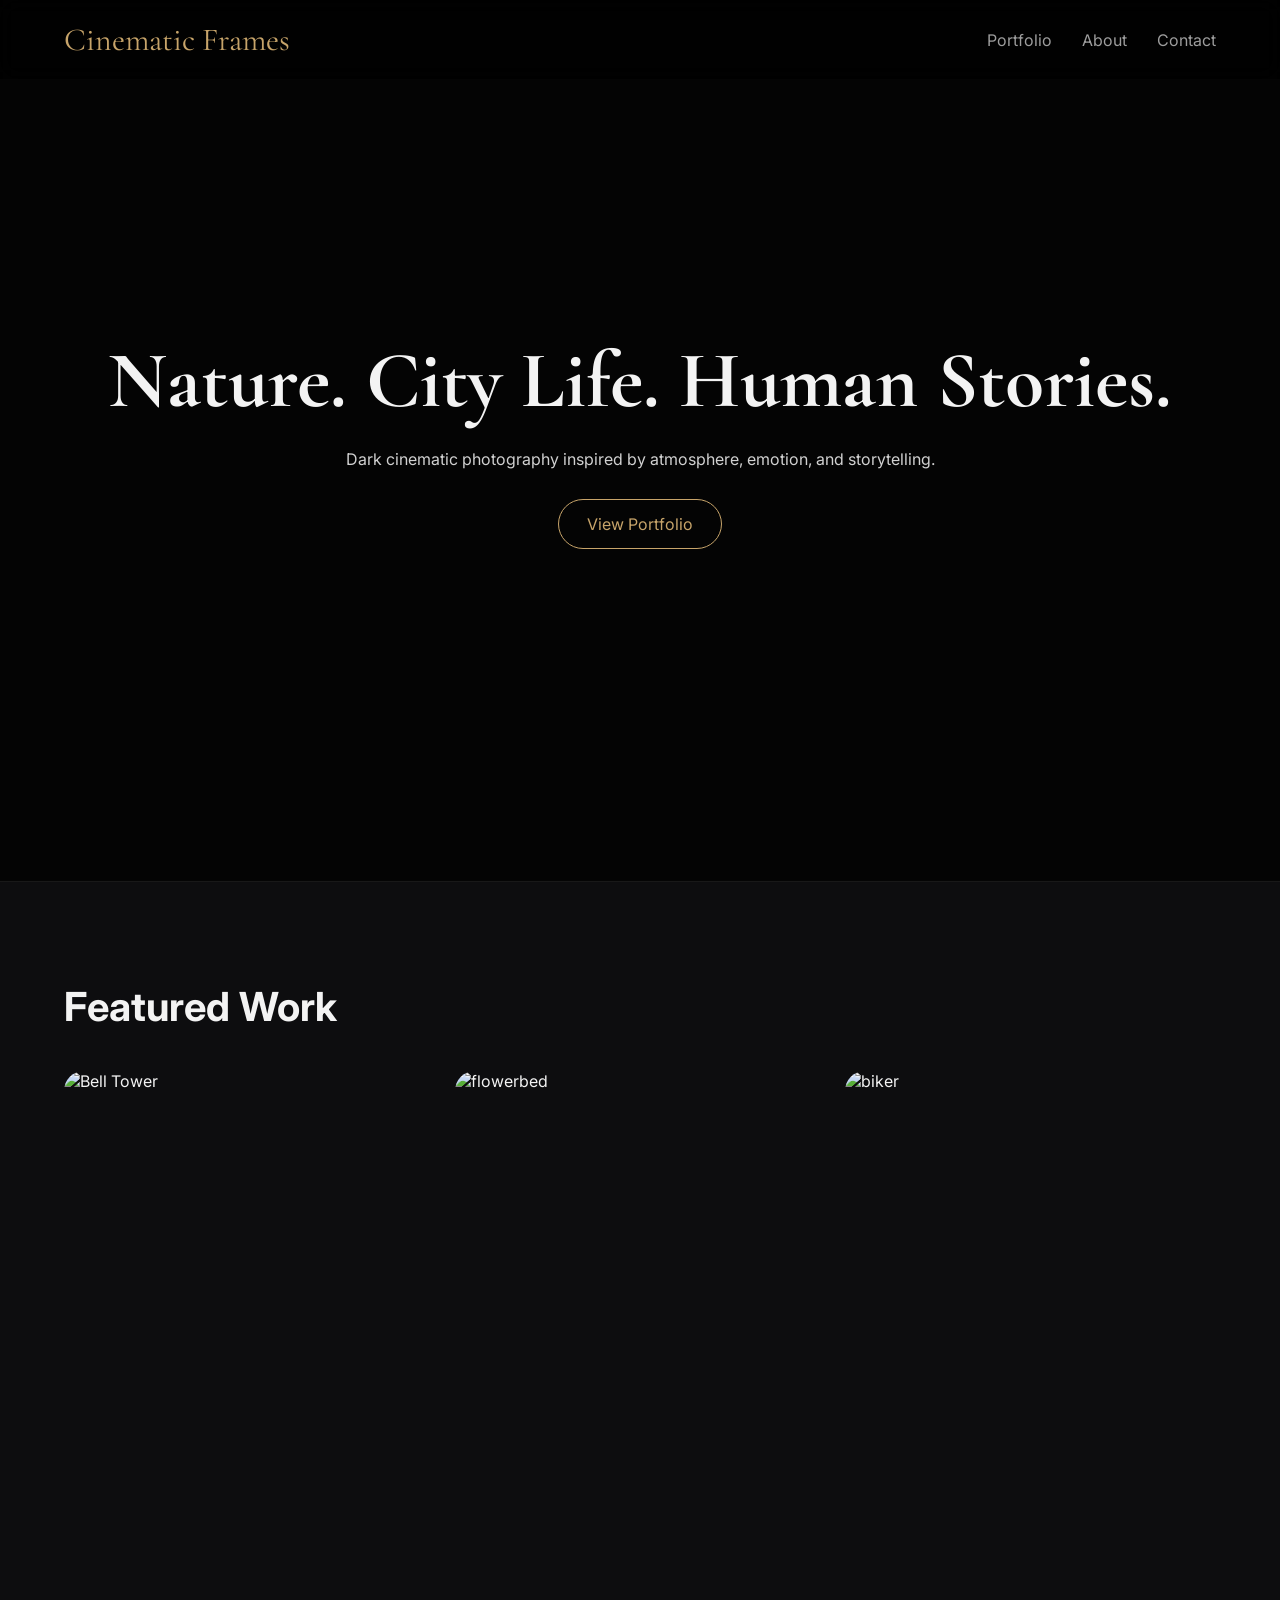
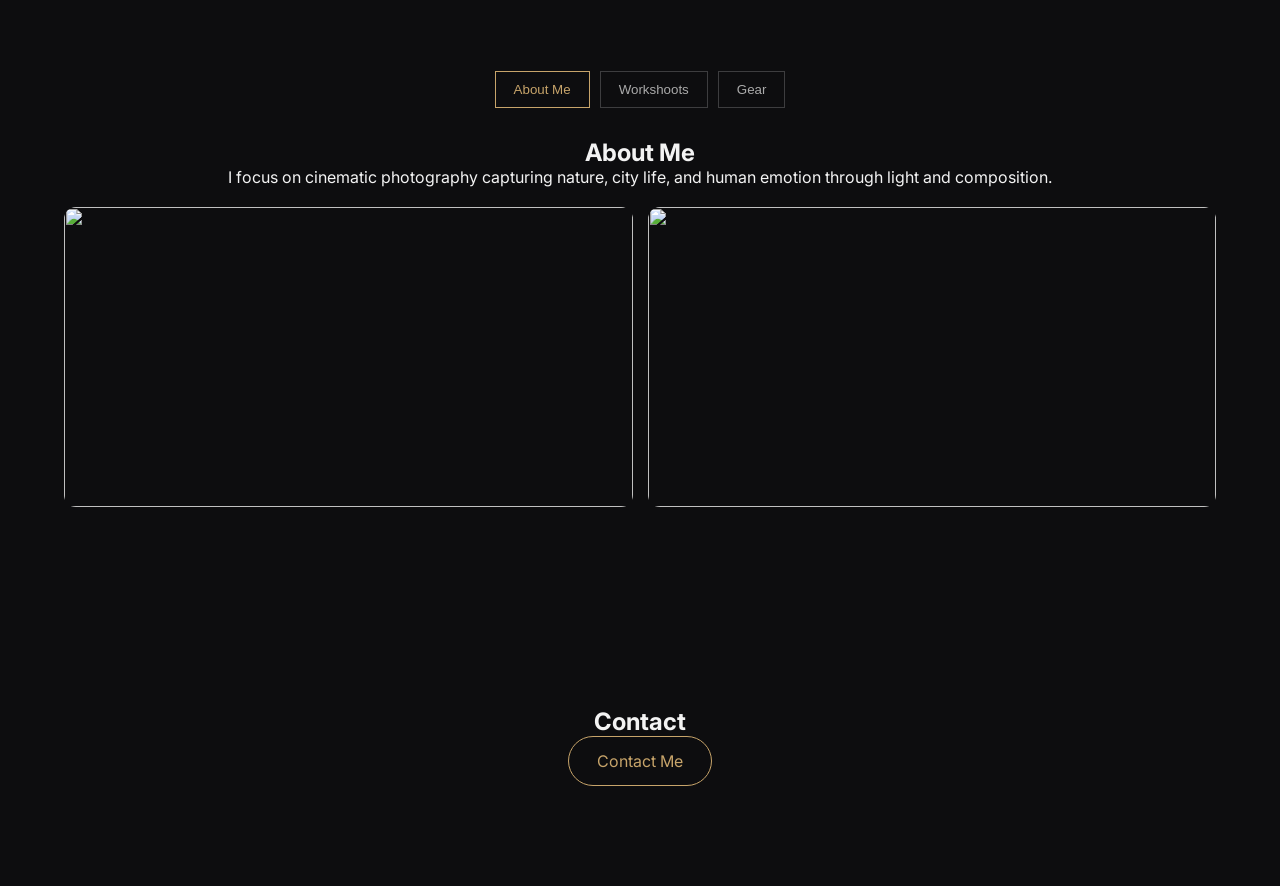
==== photography site/index.html @ cb3b3530 "Start start" ====
<!DOCTYPE html>
<html lang="en">
<head>
  <meta charset="UTF-8" />
  <meta name="viewport" content="width=device-width, initial-scale=1.0" />

  <title>Cinematic Frames</title>


  <!-- CSS FILE -->
  <link rel="stylesheet" href="style.css" />

  <!-- Google Fonts -->
  <link rel="preconnect" href="https://fonts.googleapis.com">
  <link rel="preconnect" href="https://fonts.gstatic.com" crossorigin>

  <link href="https://fonts.googleapis.com/css2?family=Inter:wght@300;400;500;600&family=Cormorant+Garamond:wght@500;600&display=swap" rel="stylesheet">
</head>

<body>

  <header>
    <nav>
      <div class="logo">Cinematic Frames</div>

      <div class="nav-links">
        <a href="#portfolio">Portfolio</a>
        <a href="#about">About</a>
        <a href="#contact">Contact</a>
      </div>
    </nav>
  </header>

  <section class="hero">
    <div class="hero-content">
      <h1>Nature. City Life. Human Stories.</h1>

      <p>
        Dark cinematic photography inspired by atmosphere,
        emotion, and storytelling.
      </p>

      <a href="#portfolio" class="btn">View Portfolio</a>
    </div>
  </section>

  <section id="portfolio">

    <div class="section-title">
      <h2>Featured Work</h2>
    </div>

    <div class="gallery">

      
      <div class="gallery-item">

          <img src="images/bell-tower.JPG" alt="Bell Tower">
          
          <div class="overlay">
          <div class="overlay-text">
            City
          </div>
        </div>

      </div>


      <div class="gallery-item">
        <img src="images/flowerbed.JPG" alt="flowerbed">
          
          <div class="overlay">
          <div class="overlay-text">
            Nature  
          </div>
        </div>
      </div>

      <div class="gallery-item">
        <img src="images/biker.JPG" alt="biker">

          <div class="overlay">
          <div class="overlay-text">
            People  
          </div>
        </div>
      </div>
      
    </div>

  </section>

  <section id="about">

  <div class="tabs">

    <button class="tab active" onclick="showTab('about')">
      About Me
    </button>

    <button class="tab" onclick="showTab('work')">
      Workshoots
    </button>

    <button class="tab" onclick="showTab('gear')">
      Gear
    </button>

  </div>

  <div class="tab-content">

    <div id="about" class="tab-panel active">
      <h2>About Me</h2>
      <p>
        I focus on cinematic photography capturing nature, city life,
        and human emotion through light and composition.
      </p>

      <div class="tab-images">
        <img src="images/aboutme/me.JPG">
        <img src="images/city1.jpg">
      </div>
    </div>

    <div id="work" class="tab-panel">
      <h2>Workshoots</h2>
      <p>
        A collection of past shoots including urban streets,
        moody portraits, and natural landscapes.
      </p>

      <div class="tab-images">
        <img src="images/work1.jpg">
        <img src="images/work2.jpg">
      </div>
    </div>

    <!--<div id="gear" class="tab-panel">
      <h2>Gear</h2>
      <p>
        Cameras, lenses and tools used to create cinematic visuals.
      </p>

      <div class="tab-images">
        <img src="images/camera1.jpg">
        <img src="images/lens1.jpg">
      </div>
    </div>
    --->
  </div>

</section>

  <section id="contact">

    <h2>Contact</h2>

    <a href="mailto:your@email.com" class="btn">
      Contact Me
    </a>

  </section>

  <!-- JS FILE -->
  <script src="script.js"></script>

</body>
</html>
---- photography site/style.css ----
* {
  margin: 0;
  padding: 0;
  box-sizing: border-box;
}

:root {
  --bg: #0d0d0f;
  --surface: #16171b;
  --text: #f3f3f3;
  --muted: #9d9d9d;
  --accent: #c7a46a;
}

body {
  font-family: 'Inter', sans-serif;
  background: var(--bg);
  color: var(--text);
}

img {
  width: 100%;
  display: block;
  object-fit: cover;
}

header {
  position: fixed;
  width: 100%;
  top: 0;
  background: rgba(0,0,0,0.7);
  backdrop-filter: blur(10px);
}

nav {
  width: 90%;
  margin: auto;
  padding: 20px 0;

  display: flex;
  justify-content: space-between;
  align-items: center;
}

.logo {
  font-family: 'Cormorant Garamond', serif;
  font-size: 2rem;
  color: var(--accent);
}

.nav-links {
  display: flex;
  gap: 30px;
}

.nav-links a {
  color: var(--muted);
  text-decoration: none;
}

.nav-links a:hover {
  color: white;
}

.hero {
  height: 98vh;
  width: 100%;

  background:
    linear-gradient(rgba(0,0,0,0.7), rgba(0,0,0,0.7)),
    url('images/tree-lined-road.jpg');

  background-size: cover;
  background-position: center;
  border-bottom: 1px solid rgba(255,255,255,0.08);

  display: flex;
  justify-content: center;
  align-items: center;

  text-align: center;
  padding: 20px;
}

.hero-content h1 {
  font-size: 5rem;
  margin-bottom: 20px;

  font-family: 'Cormorant Garamond', serif;
}

.hero-content p {
  color: #d1d1d1;
  margin-bottom: 30px;
}

.btn {
  display: inline-block;

  padding: 14px 28px;

  border: 1px solid var(--accent);

  border-radius: 999px;

  color: var(--accent);
  text-decoration: none;

  transition: 0.3s;
}

.btn:hover {
  background: var(--accent);
  color: black;
}

section {
  width: 90%;
  margin: auto;
  padding: 100px 0;
}

.section-title {
  margin-bottom: 40px;
}

.section-title h2 {
  font-size: 2.5rem;
}

.gallery {
  display: grid;

  grid-template-columns:
    repeat(auto-fit, minmax(300px, 1fr));

  gap: 20px;
}

.gallery-item {
  overflow: hidden;
  border-radius: 20px;
}

.gallery-item img {
  height: 400px;
  transition: 0.5s;
}

.gallery-item:hover img {
  transform: scale(1.05);
}

.about-box {
  background: var(--surface);

  padding: 40px;

  border-radius: 20px;
}

.about-box p {
  margin-top: 20px;
  color: var(--muted);
}

#contact {
  text-align: center;
}


/* floating buttons for featured work */

/* Container positioning */
.gallery-item {
  position: relative;
  overflow: hidden;
}

/* Image */
.gallery-item img {
  width: 100%;
  height: 400px;
  object-fit: cover;
  transition: transform 0.5s ease;
}

/* Zoom effect on hover */
.gallery-item:hover img {
  transform: scale(1.05);
}

/* Overlay (hidden by default) */
.overlay {
  position: absolute;
  inset: 0;

  background: rgba(0, 0, 0, 0.55);

  display: flex;
  justify-content: center;
  align-items: center;

  opacity: 0;
  transition: opacity 0.4s ease;
}

/* Show overlay on hover */
.gallery-item:hover .overlay {
  opacity: 1;
}

/* Text animation */
.overlay-text {
  color: #fff;
  font-size: 1.5rem;
  letter-spacing: 2px;

  transform: translateY(15px);
  opacity: 0;

  transition: all 0.4s ease;
}

/* Text floats up on hover */
.gallery-item:hover .overlay-text {
  transform: translateY(0);
  opacity: 1;
}



/* Start about me section. *\

/* Tabs row */
.tabs {
  display: flex;
  gap: 10px;
  justify-content: center;
  margin-bottom: 30px;
}

/* Tab buttons */
.tab {
  background: transparent;
  border: 1px solid rgba(255,255,255,0.2);
  color: #aaa;
  padding: 10px 18px;
  cursor: pointer;
  transition: 0.3s;
}

.tab:hover {
  color: white;
  border-color: #c7a46a;
}

.tab.active {
  color: #c7a46a;
  border-color: #c7a46a;
}

/* Panels */
.tab-panel {
  display: none;
  text-align: center;
}

.tab-panel.active {
  display: block;
}

/* Images inside tabs */
.tab-images {
  display: grid;
  grid-template-columns: repeat(auto-fit, minmax(250px, 1fr));
  gap: 15px;
  margin-top: 20px;
}

.tab-images img {
  width: 100%;
  height: 300px;
  object-fit: cover;
  border-radius: 12px;
}
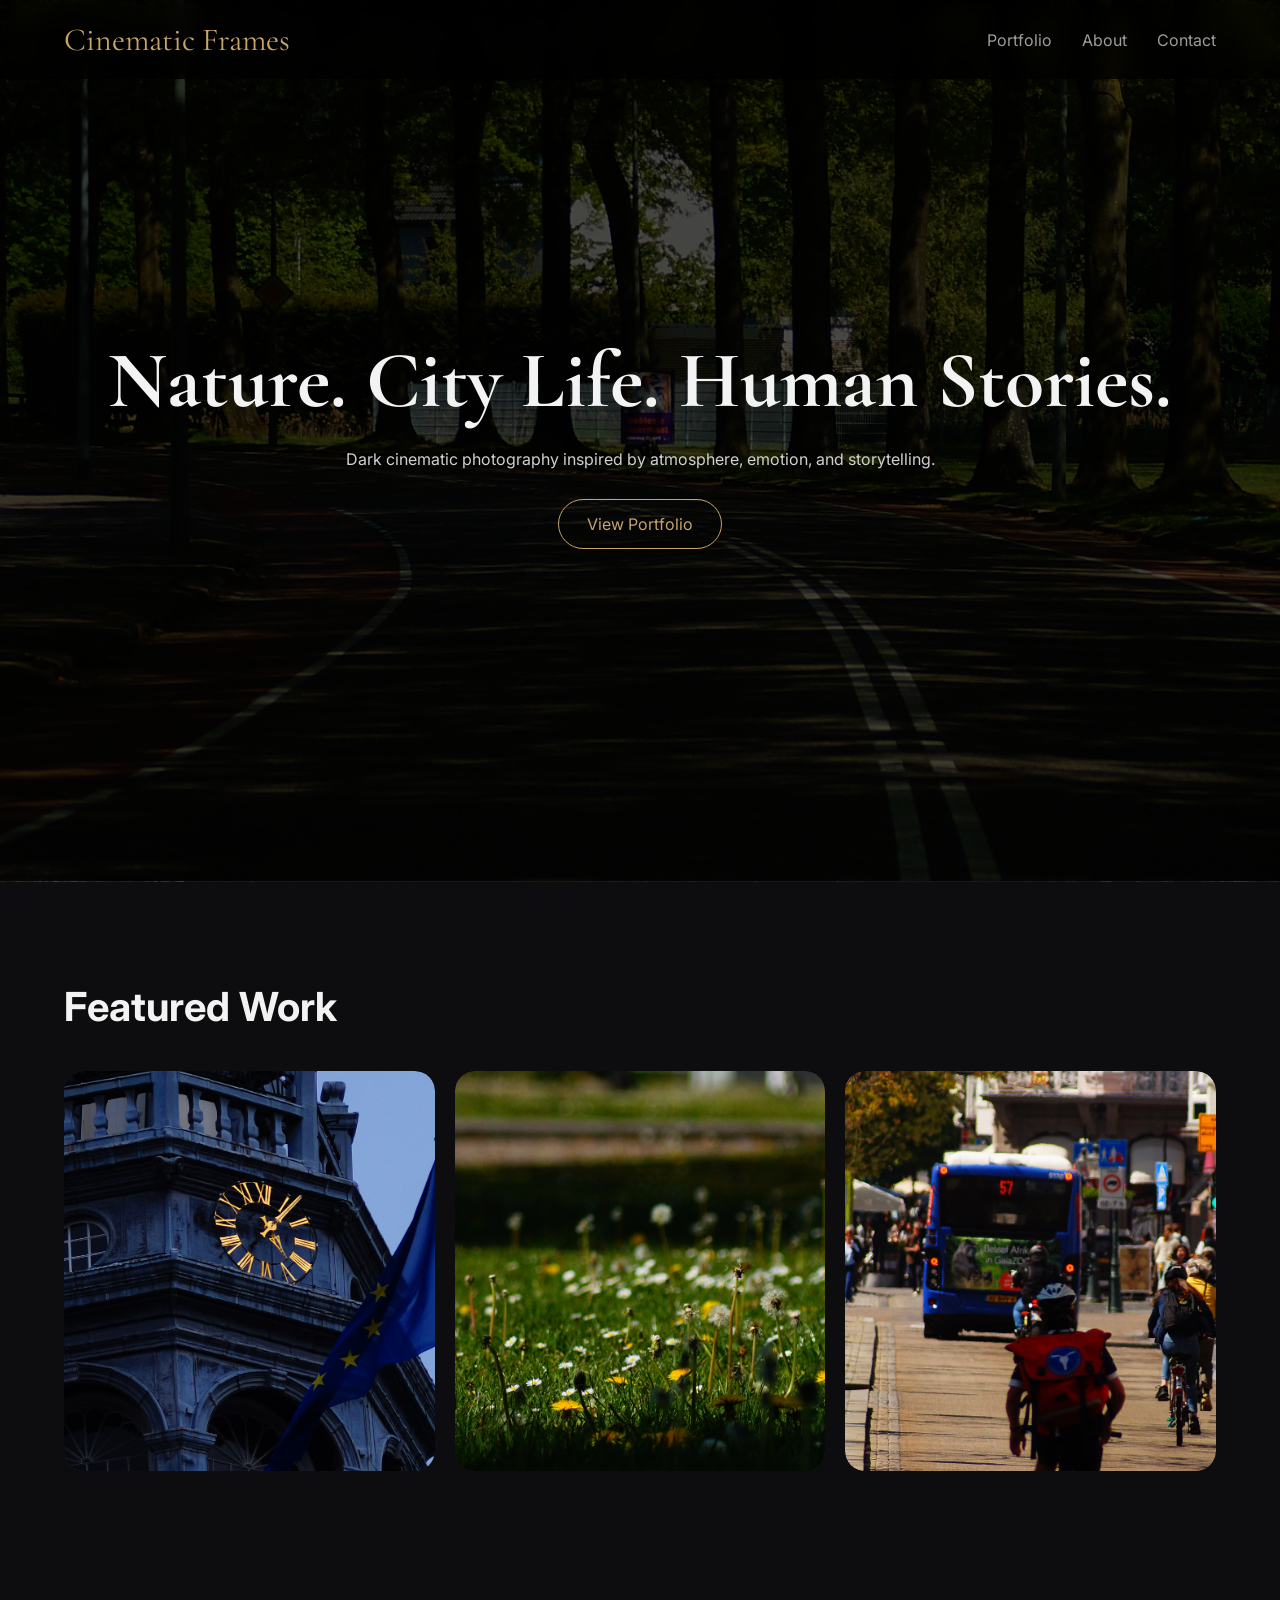
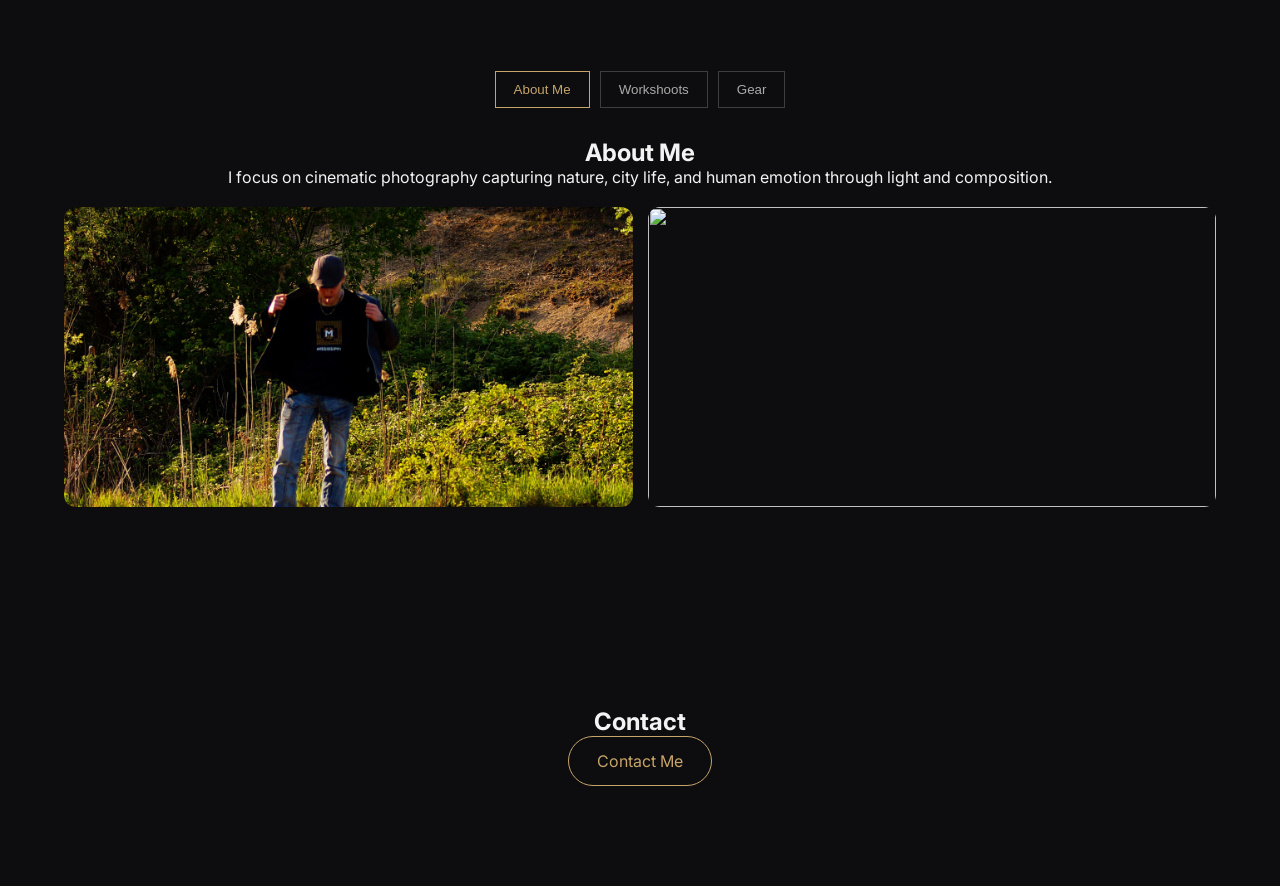
==== commit b447f987: "i did allot help" ====
--- a/photography site/index.html
+++ b/photography site/index.html
@@ -3,26 +3,14 @@
 <head>
   <meta charset="UTF-8" />
   <meta name="viewport" content="width=device-width, initial-scale=1.0" />
-
   <title>Cinematic Frames</title>
-
-
-  <!-- CSS FILE -->
   <link rel="stylesheet" href="style.css" />
-
-  <!-- Google Fonts -->
-  <link rel="preconnect" href="https://fonts.googleapis.com">
-  <link rel="preconnect" href="https://fonts.gstatic.com" crossorigin>
-
   <link href="https://fonts.googleapis.com/css2?family=Inter:wght@300;400;500;600&family=Cormorant+Garamond:wght@500;600&display=swap" rel="stylesheet">
 </head>
-
 <body>
-
   <header>
     <nav>
-      <div class="logo">Cinematic Frames</div>
-
+      <a href="index.html" class="logo">Cinematic Frames</a>
       <div class="nav-links">
         <a href="#portfolio">Portfolio</a>
         <a href="#about">About</a>
@@ -34,136 +22,91 @@
   <section class="hero">
     <div class="hero-content">
       <h1>Nature. City Life. Human Stories.</h1>
-
       <p>
         Dark cinematic photography inspired by atmosphere,
         emotion, and storytelling.
       </p>
-
       <a href="#portfolio" class="btn">View Portfolio</a>
     </div>
   </section>
 
   <section id="portfolio">
-
     <div class="section-title">
       <h2>Featured Work</h2>
     </div>
-
     <div class="gallery">
-
-      
-      <div class="gallery-item">
-
-          <img src="images/bell-tower.JPG" alt="Bell Tower">
-          
-          <div class="overlay">
-          <div class="overlay-text">
-            City
-          </div>
-        </div>
-
-      </div>
-
-
-      <div class="gallery-item">
-        <img src="images/flowerbed.JPG" alt="flowerbed">
-          
-          <div class="overlay">
-          <div class="overlay-text">
-            Nature  
-          </div>
-        </div>
-      </div>
-
-      <div class="gallery-item">
-        <img src="images/biker.JPG" alt="biker">
-
-          <div class="overlay">
-          <div class="overlay-text">
-            People  
-          </div>
-        </div>
-      </div>
-      
+      <a class="gallery-item" href="pages/City.html">
+        <img src="Images/bell-tower.JPG" alt="Bell Tower">
+        <div class="overlay"><div class="overlay-text">City</div></div>
+      </a>
+      <a class="gallery-item" href="pages/Nature.html">
+        <img src="Images/flowerbed.JPG" alt="Flowerbed">
+        <div class="overlay"><div class="overlay-text">Nature</div></div>
+      </a>
+      <a class="gallery-item" href="pages/People.html">
+        <img src="Images/biker.JPG" alt="Biker">
+        <div class="overlay"><div class="overlay-text">People</div></div>
+      </a>
     </div>
-
   </section>
 
   <section id="about">
-
-  <div class="tabs">
-
-    <button class="tab active" onclick="showTab('about')">
-      About Me
-    </button>
-
-    <button class="tab" onclick="showTab('work')">
-      Workshoots
-    </button>
-
-    <button class="tab" onclick="showTab('gear')">
-      Gear
-    </button>
-
-  </div>
-
-  <div class="tab-content">
-
-    <div id="about" class="tab-panel active">
-      <h2>About Me</h2>
-      <p>
-        I focus on cinematic photography capturing nature, city life,
-        and human emotion through light and composition.
-      </p>
-
-      <div class="tab-images">
-        <img src="images/aboutme/me.JPG">
-        <img src="images/city1.jpg">
+    <div class="tabs">
+      <button class="tab active" onclick="showTab('about', event)">
+        About Me
+      </button>
+      <button class="tab" onclick="showTab('work', event)">
+        Workshoots
+      </button>
+      <button class="tab" onclick="showTab('gear', event)">
+        Gear
+      </button>
+    </div>
+    <div class="tab-content">
+      <div id="about" class="tab-panel active">
+        <h2>About Me</h2>
+        <p>
+          I focus on cinematic photography capturing nature, city life,
+          and human emotion through light and composition.
+        </p>
+        <div class="tab-images">
+          <img src="Images/aboutme/me.JPG">
+          <img src="Images/city1.jpg">
+        </div>
       </div>
+      <div id="work" class="tab-panel">
+        <h2>Workshoots</h2>
+        <p>
+          A collection of past shoots including urban streets,
+          moody portraits, and natural landscapes.
+        </p>
+        <div class="tab-images">
+          <img src="Images/work1.jpg">
+          <img src="Images/work2.jpg">
+        </div>
+      </div>
+      <!--
+      <div id="gear" class="tab-panel">
+        <h2>Gear</h2>
+        <p>
+          Cameras, lenses and tools used to create cinematic visuals.
+        </p>
+        <div class="tab-images">
+          <img src="Images/camera1.jpg">
+          <img src="Images/lens1.jpg">
+        </div>
+      </div>
+      -->
     </div>
-
-    <div id="work" class="tab-panel">
-      <h2>Workshoots</h2>
-      <p>
-        A collection of past shoots including urban streets,
-        moody portraits, and natural landscapes.
-      </p>
-
-      <div class="tab-images">
-        <img src="images/work1.jpg">
-        <img src="images/work2.jpg">
-      </div>
-    </div>
-
-    <!--<div id="gear" class="tab-panel">
-      <h2>Gear</h2>
-      <p>
-        Cameras, lenses and tools used to create cinematic visuals.
-      </p>
-
-      <div class="tab-images">
-        <img src="images/camera1.jpg">
-        <img src="images/lens1.jpg">
-      </div>
-    </div>
-    --->
-  </div>
-
-</section>
+  </section>
 
   <section id="contact">
-
     <h2>Contact</h2>
-
     <a href="mailto:your@email.com" class="btn">
       Contact Me
     </a>
-
   </section>
 
-  <!-- JS FILE -->
   <script src="script.js"></script>
-
 </body>
 </html>
--- a/photography site/style.css
+++ b/photography site/style.css
@@ -30,13 +30,13 @@
   top: 0;
   background: rgba(0,0,0,0.7);
   backdrop-filter: blur(10px);
+  z-index: 2;
 }
 
 nav {
   width: 90%;
   margin: auto;
   padding: 20px 0;
-
   display: flex;
   justify-content: space-between;
   align-items: center;
@@ -46,6 +46,11 @@
   font-family: 'Cormorant Garamond', serif;
   font-size: 2rem;
   color: var(--accent);
+  text-decoration: none;
+  transition: color 0.25s;
+}
+.logo:hover {
+  color: #fff2c8;
 }
 
 .nav-links {
@@ -65,19 +70,15 @@
 .hero {
   height: 98vh;
   width: 100%;
-
   background:
     linear-gradient(rgba(0,0,0,0.7), rgba(0,0,0,0.7)),
-    url('images/tree-lined-road.jpg');
-
+    url('Images/tree-lined-road.JPG');
   background-size: cover;
   background-position: center;
   border-bottom: 1px solid rgba(255,255,255,0.08);
-
   display: flex;
   justify-content: center;
   align-items: center;
-
   text-align: center;
   padding: 20px;
 }
@@ -85,7 +86,6 @@
 .hero-content h1 {
   font-size: 5rem;
   margin-bottom: 20px;
-
   font-family: 'Cormorant Garamond', serif;
 }
 
@@ -96,16 +96,11 @@
 
 .btn {
   display: inline-block;
-
   padding: 14px 28px;
-
   border: 1px solid var(--accent);
-
   border-radius: 999px;
-
-  color: var(--accent);
-  text-decoration: none;
-
+  color: var(--accent);
+  text-decoration: none;
   transition: 0.3s;
 }
 
@@ -130,107 +125,186 @@
 
 .gallery {
   display: grid;
-
-  grid-template-columns:
-    repeat(auto-fit, minmax(300px, 1fr));
-
+  grid-template-columns: repeat(auto-fit, minmax(300px, 1fr));
   gap: 20px;
 }
 
 .gallery-item {
+  position: relative;
+  border-radius: 20px;
   overflow: hidden;
-  border-radius: 20px;
+  transition: box-shadow 0.3s;
+  background: var(--surface);
+  text-decoration: none;
 }
 
 .gallery-item img {
   height: 400px;
-  transition: 0.5s;
+  width: 100%;
+  object-fit: cover;
+  border-radius: 20px;
+  transition: transform 0.5s;
 }
 
 .gallery-item:hover img {
   transform: scale(1.05);
 }
 
-.about-box {
-  background: var(--surface);
-
-  padding: 40px;
-
-  border-radius: 20px;
-}
-
-.about-box p {
-  margin-top: 20px;
-  color: var(--muted);
-}
-
-#contact {
-  text-align: center;
-}
-
-
-/* floating buttons for featured work */
-
-/* Container positioning */
-.gallery-item {
-  position: relative;
-  overflow: hidden;
-}
-
-/* Image */
-.gallery-item img {
-  width: 100%;
-  height: 400px;
-  object-fit: cover;
-  transition: transform 0.5s ease;
-}
-
-/* Zoom effect on hover */
-.gallery-item:hover img {
-  transform: scale(1.05);
-}
-
-/* Overlay (hidden by default) */
 .overlay {
   position: absolute;
   inset: 0;
-
   background: rgba(0, 0, 0, 0.55);
-
   display: flex;
   justify-content: center;
   align-items: center;
-
   opacity: 0;
   transition: opacity 0.4s ease;
-}
-
-/* Show overlay on hover */
+  border-radius: 20px;
+}
+
 .gallery-item:hover .overlay {
   opacity: 1;
 }
 
-/* Text animation */
 .overlay-text {
   color: #fff;
   font-size: 1.5rem;
   letter-spacing: 2px;
-
+  opacity: 0;
   transform: translateY(15px);
-  opacity: 0;
-
   transition: all 0.4s ease;
 }
 
-/* Text floats up on hover */
 .gallery-item:hover .overlay-text {
   transform: translateY(0);
   opacity: 1;
 }
 
-
-
-/* Start about me section. *\
+/* GALLERY LIGHTBOX additions */
+.gallery-lightbox .gallery-item {
+  cursor: pointer;
+  position: relative;
+}
+.photo-title {
+  position: absolute;
+  left: 0; right: 0; bottom: 0;
+  background: rgba(0,0,0,.7);
+  color: var(--accent);
+  opacity: 0;
+  text-align: center;
+  font-size: 1.1rem;
+  letter-spacing: 1px;
+  padding: 12px 0 10px 0;
+  border-radius: 0 0 20px 20px;
+  transition: opacity 0.25s;
+  pointer-events: none;
+}
+.gallery-lightbox .gallery-item:hover .photo-title {
+  opacity: 1;
+}
+
+#lightbox-modal {
+  display: none;
+  position: fixed;
+  z-index: 20;
+  left: 0;
+  top: 0;
+  width: 100vw;
+  height: 100vh;
+  background: rgba(10,10,12,.96);
+  justify-content: center;
+  align-items: center;
+  flex-direction: column;
+  transition: opacity 0.2s;
+}
+
+#lightbox-modal.active {
+  display: flex;
+  animation: fadeIn 0.3s;
+}
+
+#lightbox-img {
+  border-radius: 18px;
+  box-shadow: 0 6px 60px -12px rgba(0,0,0,0.7);
+  display: block;
+  margin: 0 auto;
+}
+
+#lightbox-modal.portrait #lightbox-img {
+  max-width: 55vw;
+  max-height: 92vh;
+}
+#lightbox-modal.landscape #lightbox-img {
+  max-width: 98vw;
+  max-height: 95vh;
+}
+
+#lightbox-caption {
+  margin-top: 12px;
+  margin-bottom: 16px;
+  color: var(--accent);
+  font-size: 1.45rem;
+  text-align: center;
+  letter-spacing: 1.2px;
+}
+
+.close-lightbox {
+  position: absolute;
+  top: 36px;
+  right: 56px;
+  color: #fff;
+  font-size: 2.8rem;
+  font-weight: 300;
+  cursor: pointer;
+  user-select: none;
+  transition: color 0.25s;
+  z-index: 30;
+}
+.close-lightbox:hover {
+  color: var(--accent);
+}
+#open-original-btn {
+  position: absolute;
+  top: 36px;
+  right: 95px; /* space it to the left of close button */
+  color: #fff;
+  background: none;
+  border: none;
+  font-size: 2.1rem;
+  z-index: 31;
+  text-decoration: none;
+  cursor: pointer;
+  transition: color 0.25s;
+  padding: 0 6px;
+}
+#open-original-btn:hover {
+  color: var(--accent);
+}
+
+/* Hide everything but the modal when open */
+body.lightbox-open > *:not(#lightbox-modal) {
+  filter: blur(8px) brightness(0.5);
+  pointer-events: none;
+  user-select: none;
+}
+body.lightbox-open {
+  overflow: hidden;
+}
+
+/* About box, Tabs, Tab Images */
+.about-box {
+  background: var(--surface);
+  padding: 40px;
+  border-radius: 20px;
+}
+.about-box p {
+  margin-top: 20px;
+  color: var(--muted);
+}
+
+#contact {
+  text-align: center;
+}
 
 /* Tabs row */
 .tabs {
@@ -239,8 +313,6 @@
   justify-content: center;
   margin-bottom: 30px;
 }
-
-/* Tab buttons */
 .tab {
   background: transparent;
   border: 1px solid rgba(255,255,255,0.2);
@@ -249,38 +321,75 @@
   cursor: pointer;
   transition: 0.3s;
 }
-
 .tab:hover {
   color: white;
   border-color: #c7a46a;
 }
-
 .tab.active {
   color: #c7a46a;
   border-color: #c7a46a;
 }
-
-/* Panels */
 .tab-panel {
   display: none;
   text-align: center;
 }
-
 .tab-panel.active {
   display: block;
 }
-
-/* Images inside tabs */
 .tab-images {
   display: grid;
   grid-template-columns: repeat(auto-fit, minmax(250px, 1fr));
   gap: 15px;
   margin-top: 20px;
 }
-
 .tab-images img {
   width: 100%;
   height: 300px;
   object-fit: cover;
   border-radius: 12px;
+}
+/* Viewer.html quick override for minimal style when used in /pages/ */
+.viewer-header {
+  position: fixed;
+  left: 0; right: 0; top: 0;
+  background: rgba(0,0,0,0.83);
+  z-index: 2;
+  text-align: left;
+  padding: 18px 34px 14px 34px;
+  font-family: 'Cormorant Garamond', serif;
+  font-size: 2rem;
+  color: #c7a46a;
+}
+.viewer-img-wrap {
+  display: flex; flex-direction: column; align-items: center; justify-content: center;
+  margin-top: 70px; margin-bottom: 24px; min-height: 40vh; flex: 1;
+}
+.viewer-img {
+  max-width: 98vw; max-height: 92vh;
+  border-radius: 14px;
+  box-shadow: 0 8px 40px 0 #000a;
+  background: #242428;
+}
+.viewer-caption {
+  margin-top: 20px;
+  color: #c7a46a;
+  font-size: 1.3rem;
+  letter-spacing: 1.2px;
+  text-align: center;
+}
+.viewer-back {
+  color: #fff;
+  background: #19191c;
+  border: 1px solid #c7a46a;
+  border-radius: 999px;
+  padding: 11px 32px;
+  font-size: 1rem;
+  text-decoration: none;
+  margin-bottom: 48px;
+  transition: 0.2s;
+  display: inline-block;
+}
+.viewer-back:hover {
+  background: #c7a46a;
+  color: #101013;
 }
